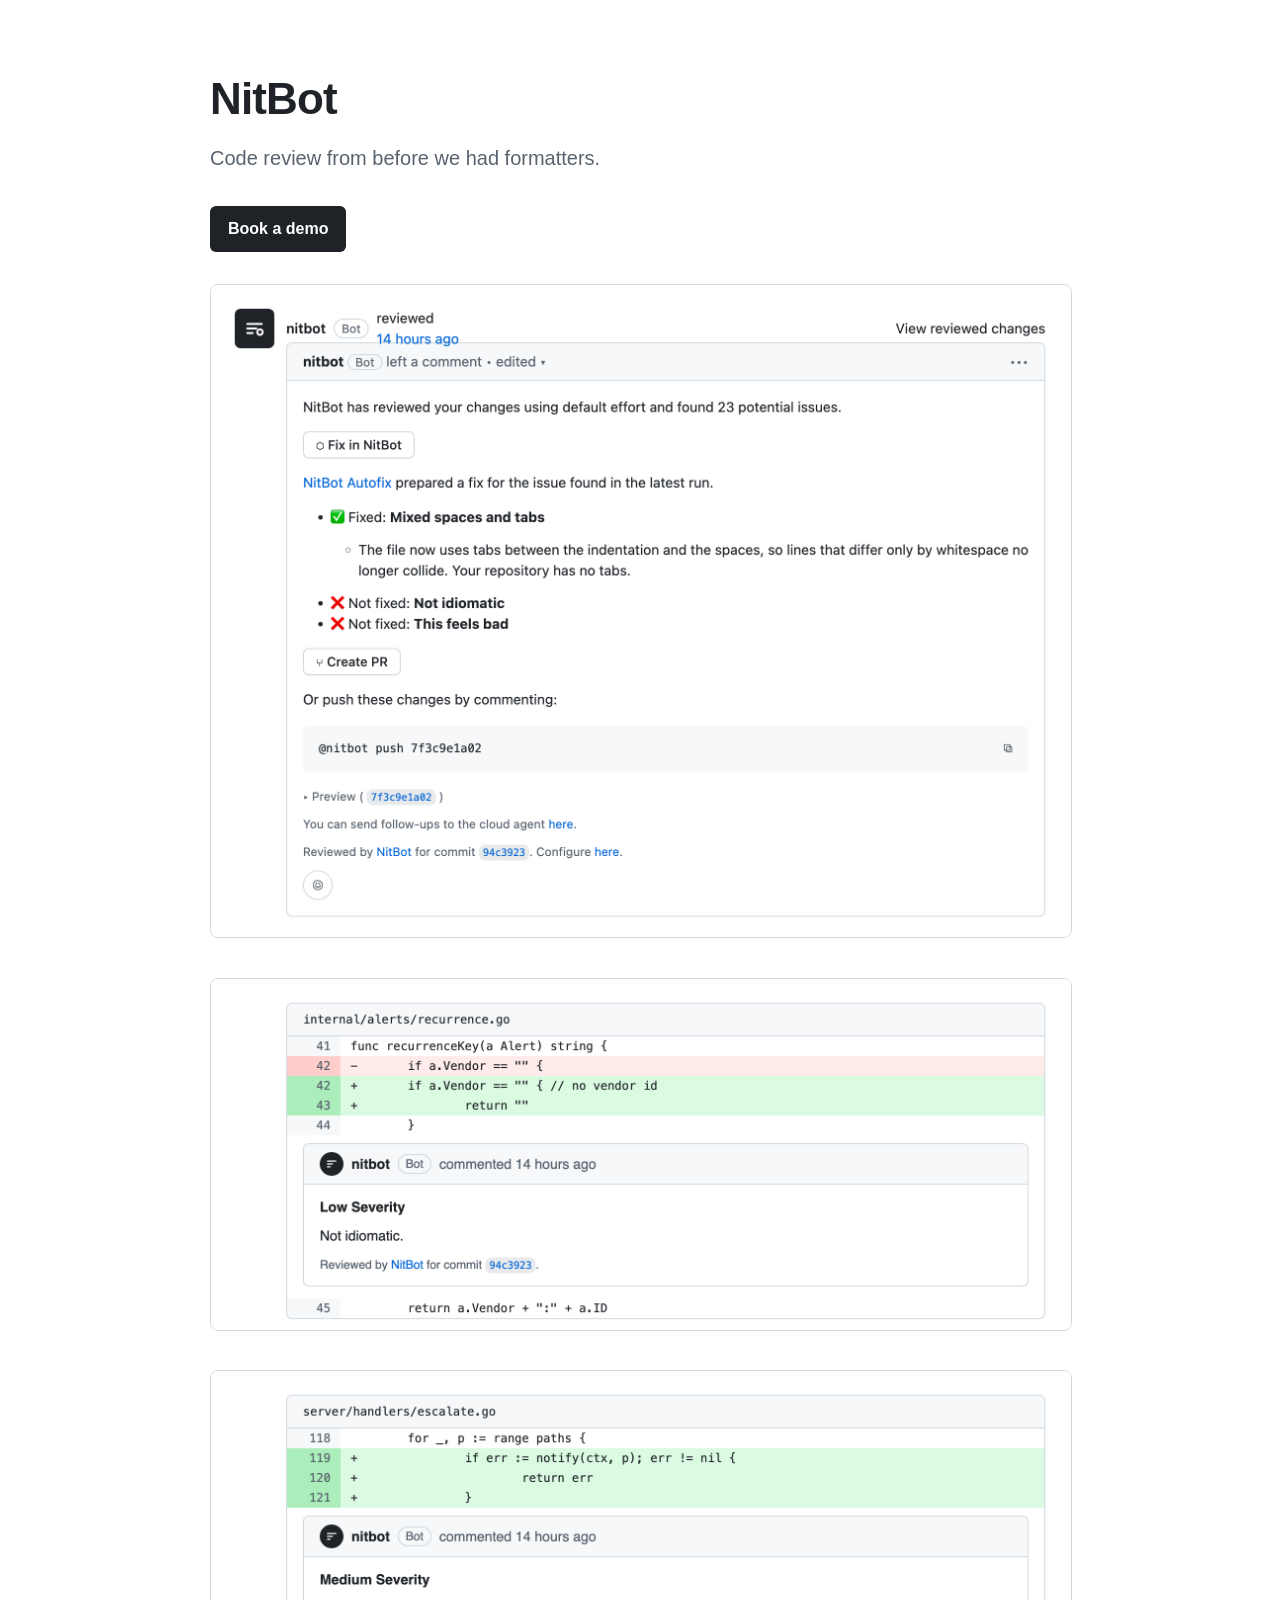
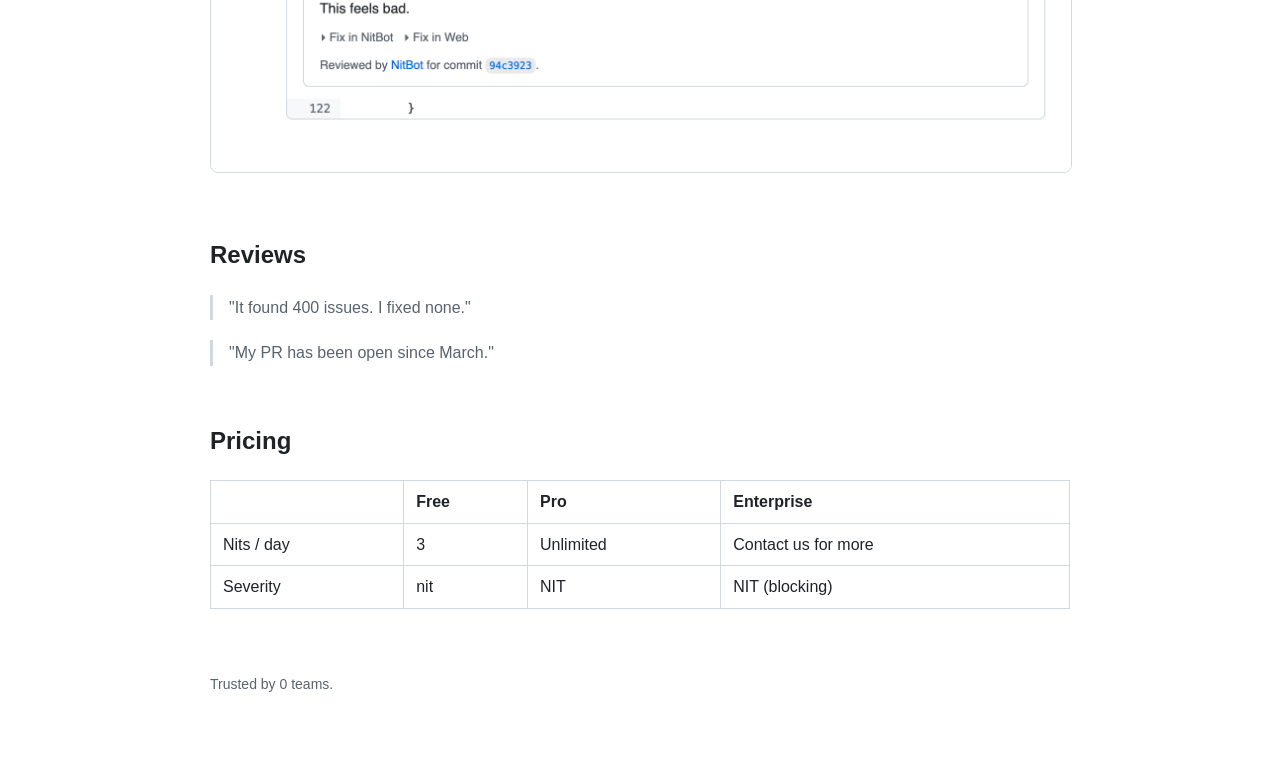
==== index.html @ de99196d "Add nitbot" ====
<!doctype html><meta charset="utf-8"><meta name="viewport" content="width=device-width,initial-scale=1">
<title>NitBot</title>
<style>
body{margin:0;font:16px/1.6 -apple-system,BlinkMacSystemFont,"Segoe UI",Helvetica,sans-serif;color:#1f2328;background:#fff}
main{max-width:860px;margin:0 auto;padding:64px 20px}
h1{font-size:44px;margin:0 0 8px;letter-spacing:-.02em}
p.sub{color:#59636e;font-size:20px;margin:0 0 32px}
.cta{display:inline-block;background:#1f2328;color:#fff;padding:10px 18px;border-radius:6px;text-decoration:none;font-weight:600}
img{width:100%;border:1px solid #d1d9e0;border-radius:8px;margin:32px 0 0}
h2{margin-top:56px}
table{border-collapse:collapse;width:100%}td,th{border:1px solid #d1d9e0;padding:8px 12px;text-align:left}
.q{border-left:3px solid #d1d9e0;padding-left:16px;color:#59636e;margin:20px 0}
footer{margin-top:64px;color:#59636e;font-size:14px}
</style>
<main>
<h1>NitBot</h1>
<p class="sub">Code review from before we had formatters.</p>
<a class="cta" href="#">Book a demo</a>
<img src="images/summary.png" alt="NitBot review summary">
<img src="images/inline.png" alt="NitBot inline comment">
<img src="images/vague.png" alt="NitBot vague comment">
<h2>Reviews</h2>
<p class="q">"It found 400 issues. I fixed none."</p>
<p class="q">"My PR has been open since March."</p>
<h2>Pricing</h2>
<table><tr><th></th><th>Free</th><th>Pro</th><th>Enterprise</th></tr>
<tr><td>Nits / day</td><td>3</td><td>Unlimited</td><td>Contact us for more</td></tr>
<tr><td>Severity</td><td>nit</td><td>NIT</td><td>NIT (blocking)</td></tr></table>
<footer>Trusted by 0 teams.</footer>
</main>
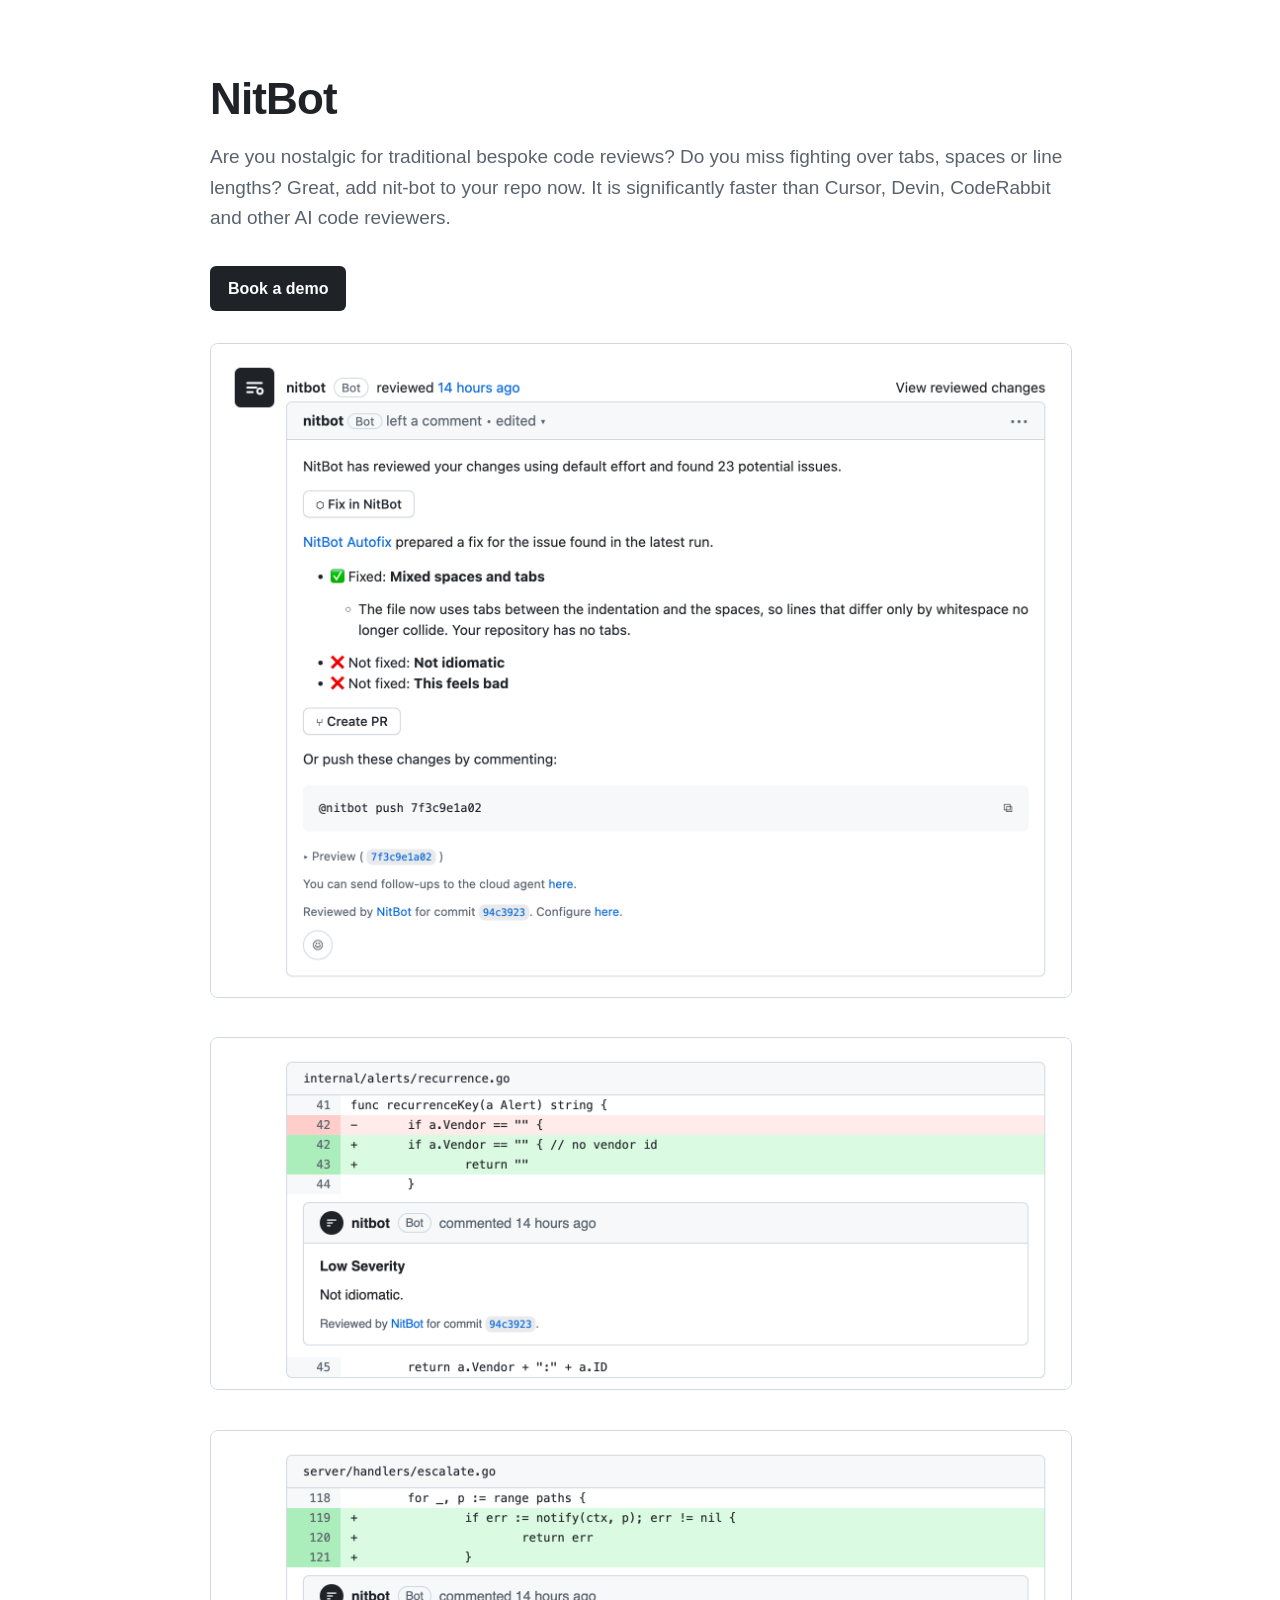
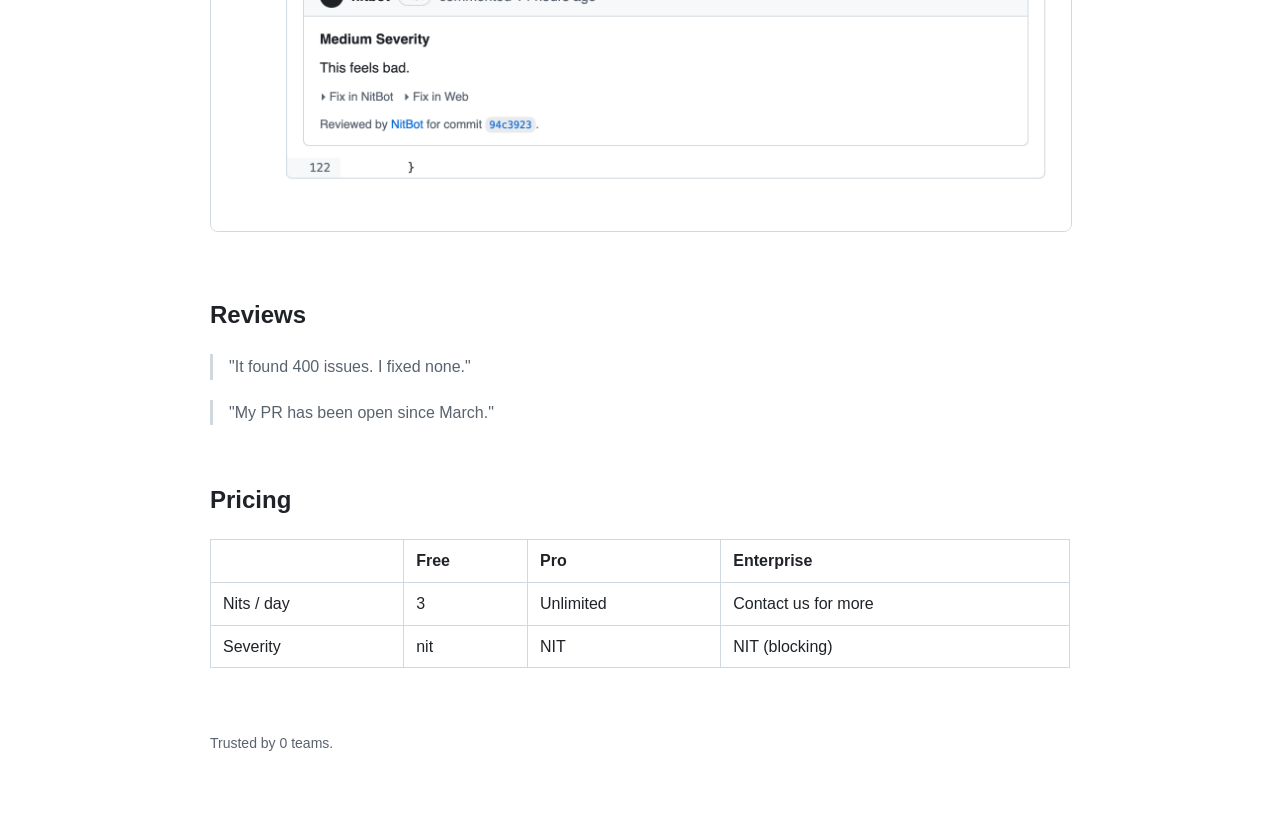
==== commit 4d5ef1ce: "New intro copy" ====
--- a/index.html
+++ b/index.html
@@ -4,7 +4,7 @@
 body{margin:0;font:16px/1.6 -apple-system,BlinkMacSystemFont,"Segoe UI",Helvetica,sans-serif;color:#1f2328;background:#fff}
 main{max-width:860px;margin:0 auto;padding:64px 20px}
 h1{font-size:44px;margin:0 0 8px;letter-spacing:-.02em}
-p.sub{color:#59636e;font-size:20px;margin:0 0 32px}
+p.sub{color:#59636e;font-size:19px;margin:0 0 32px}
 .cta{display:inline-block;background:#1f2328;color:#fff;padding:10px 18px;border-radius:6px;text-decoration:none;font-weight:600}
 img{width:100%;border:1px solid #d1d9e0;border-radius:8px;margin:32px 0 0}
 h2{margin-top:56px}
@@ -14,7 +14,7 @@
 </style>
 <main>
 <h1>NitBot</h1>
-<p class="sub">Code review from before we had formatters.</p>
+<p class="sub">Are you nostalgic for traditional bespoke code reviews? Do you miss fighting over tabs, spaces or line lengths? Great, add nit-bot to your repo now. It is significantly faster than Cursor, Devin, CodeRabbit and other AI code reviewers.</p>
 <a class="cta" href="#">Book a demo</a>
 <img src="images/summary.png" alt="NitBot review summary">
 <img src="images/inline.png" alt="NitBot inline comment">
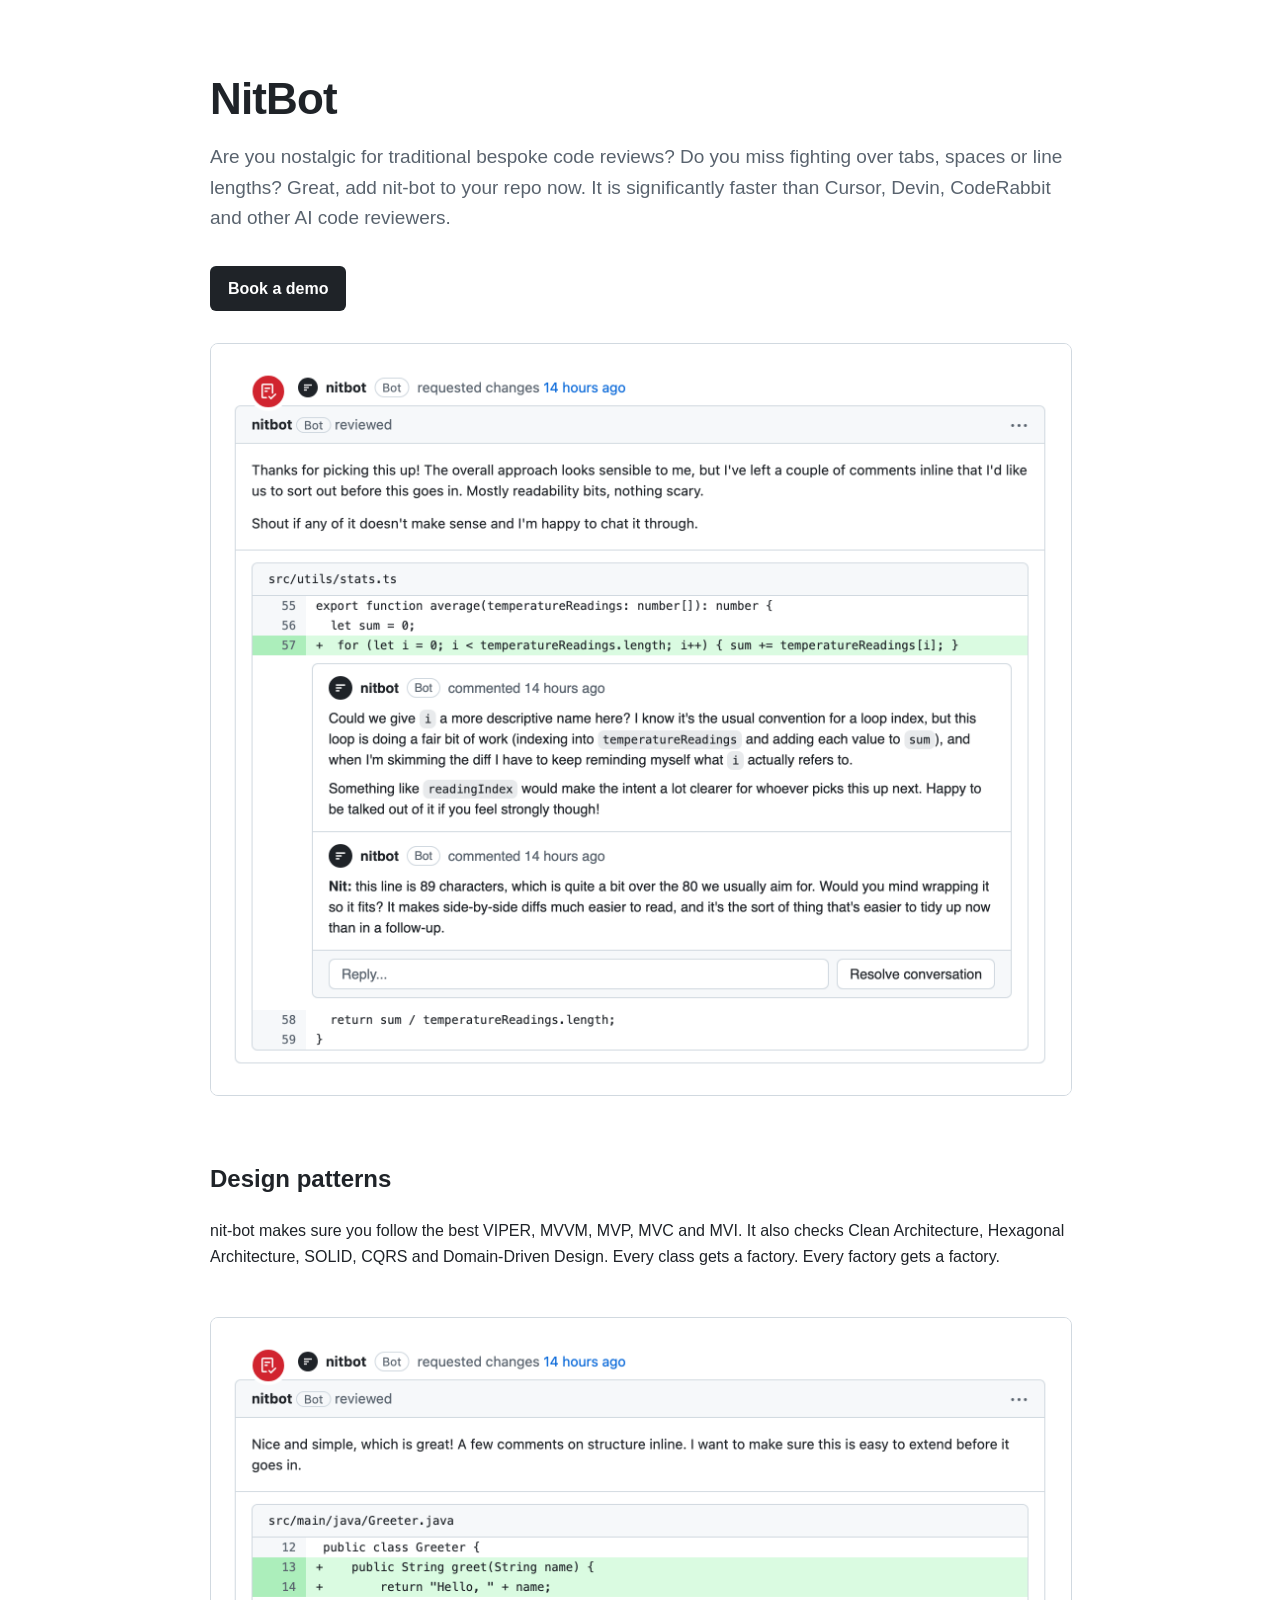
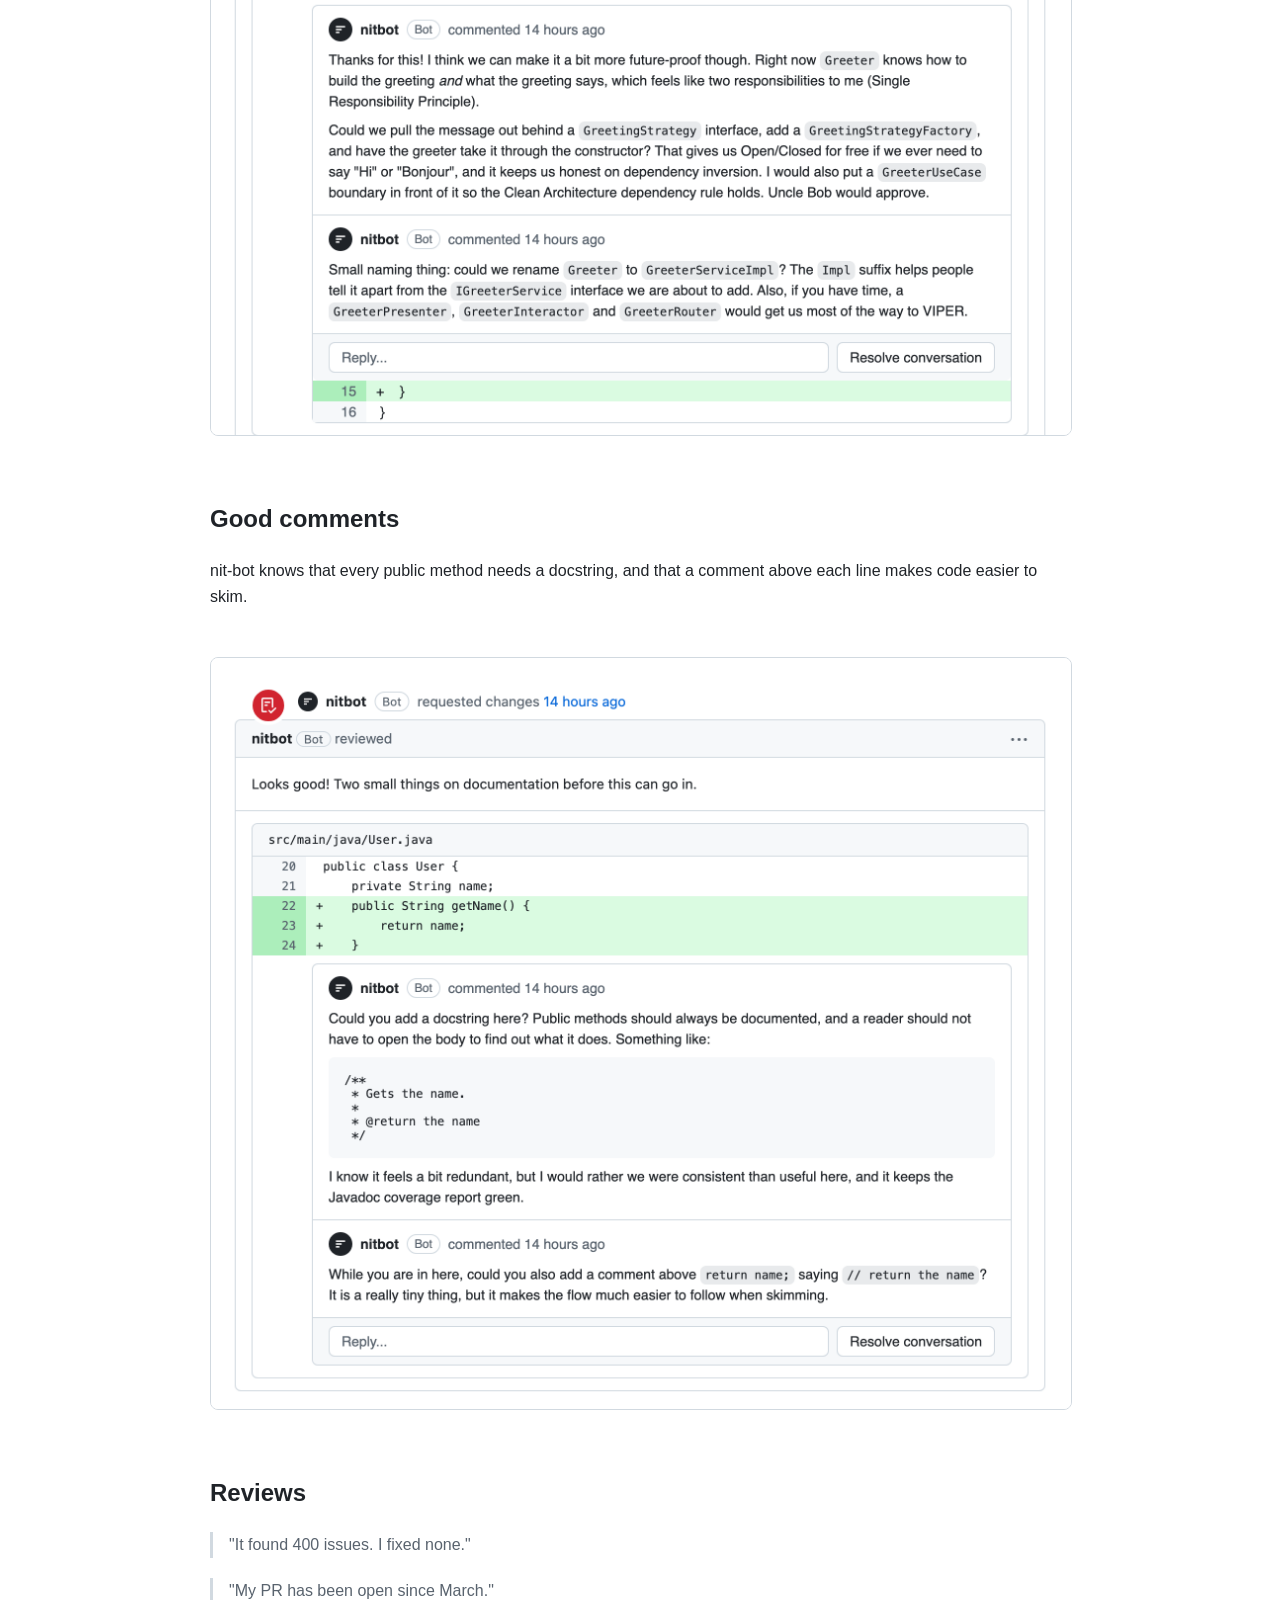
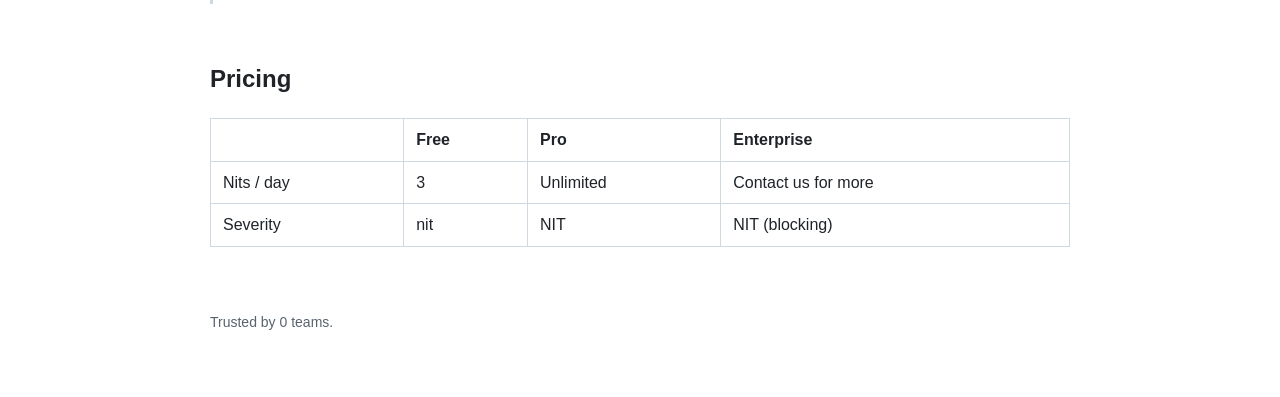
==== commit b1f728dd: "Add design patterns and comments sections" ====
--- a/index.html
+++ b/index.html
@@ -16,9 +16,13 @@
 <h1>NitBot</h1>
 <p class="sub">Are you nostalgic for traditional bespoke code reviews? Do you miss fighting over tabs, spaces or line lengths? Great, add nit-bot to your repo now. It is significantly faster than Cursor, Devin, CodeRabbit and other AI code reviewers.</p>
 <a class="cta" href="#">Book a demo</a>
-<img src="images/summary.png" alt="NitBot review summary">
-<img src="images/inline.png" alt="NitBot inline comment">
-<img src="images/vague.png" alt="NitBot vague comment">
+<img src="images/changes.png" alt="nit-bot requesting changes">
+<h2>Design patterns</h2>
+<p>nit-bot makes sure you follow the best VIPER, MVVM, MVP, MVC and MVI. It also checks Clean Architecture, Hexagonal Architecture, SOLID, CQRS and Domain-Driven Design. Every class gets a factory. Every factory gets a factory.</p>
+<img src="images/patterns.png" alt="Design pattern review">
+<h2>Good comments</h2>
+<p>nit-bot knows that every public method needs a docstring, and that a comment above each line makes code easier to skim.</p>
+<img src="images/comments.png" alt="Documentation review">
 <h2>Reviews</h2>
 <p class="q">"It found 400 issues. I fixed none."</p>
 <p class="q">"My PR has been open since March."</p>
